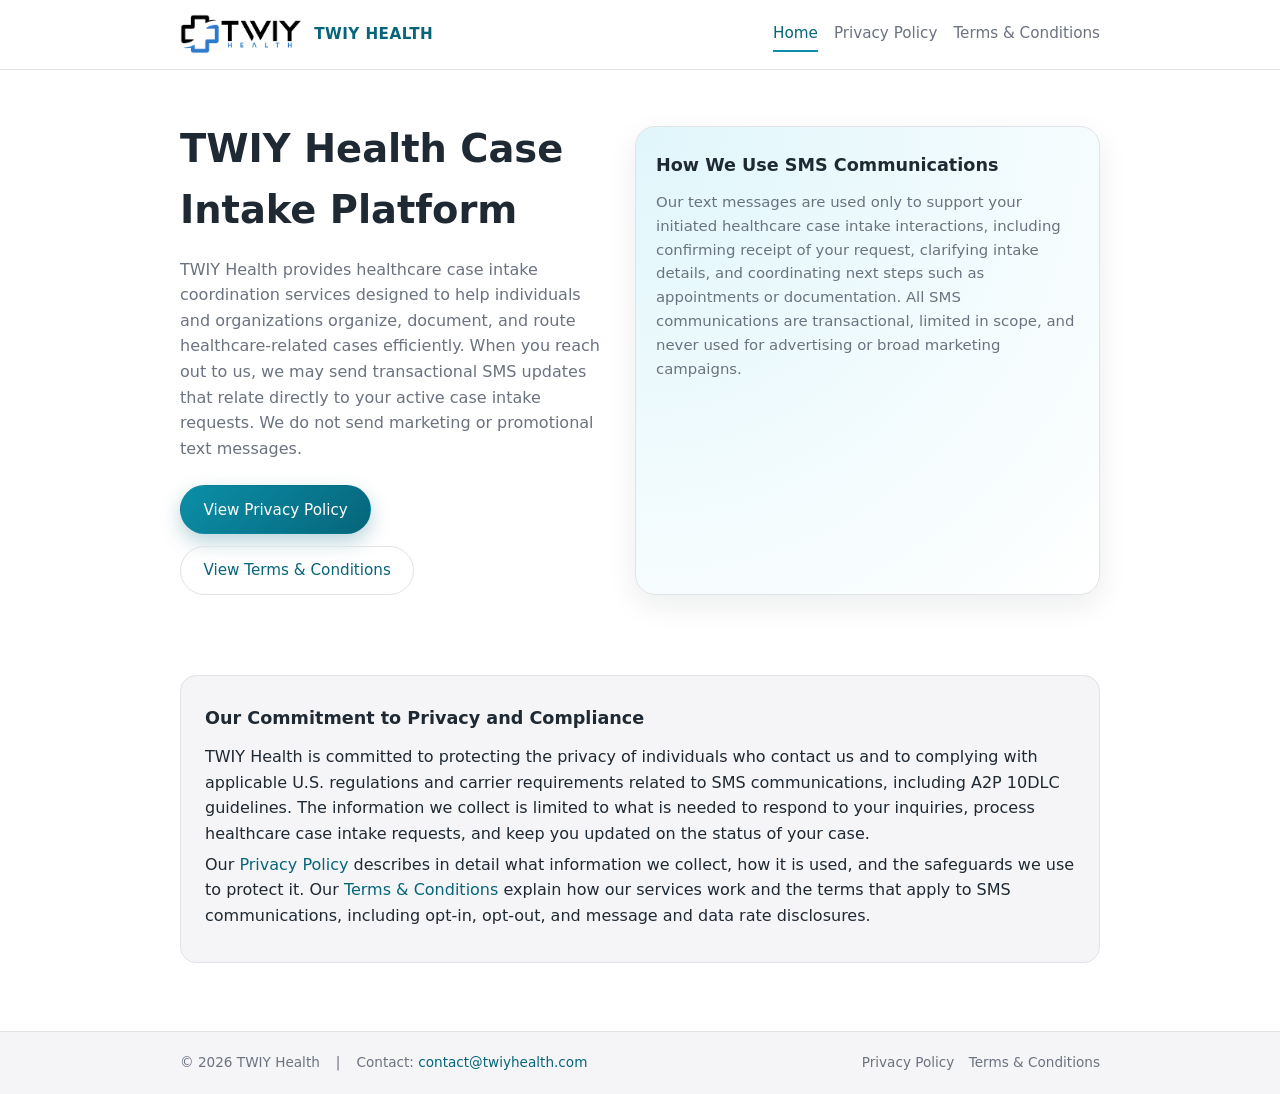
==== index.html @ be1fe994 "Initial commit - TWIY Health legal compliance pages Made-with: Cursor" ====
<!DOCTYPE html>
<html lang="en">
  <head>
    <meta charset="UTF-8" />
    <meta name="viewport" content="width=device-width, initial-scale=1" />
    <title>TWIY Health Case Intake Platform</title>
    <meta
      name="description"
      content="TWIY Health provides healthcare case intake coordination services with transactional SMS updates only. No marketing messaging."
    />
    <link rel="stylesheet" href="styles.css" />
  </head>
  <body>
    <div class="page">
      <header class="site-header">
        <div class="container">
          <div class="header-inner">
            <div class="logo-group">
              <img
                src="assets/TWIY HEALTH-fin-01 (2).png"
                alt="TWIY Health logo"
                class="logo"
              />
              <div class="brand-text">TWIY Health</div>
            </div>
            <nav class="nav-links" aria-label="Primary">
              <a href="index.html" aria-current="page">Home</a>
              <a href="privacy.html">Privacy Policy</a>
              <a href="terms.html">Terms &amp; Conditions</a>
            </nav>
          </div>
        </div>
      </header>

      <main>
        <section class="hero">
          <div class="container">
            <div class="hero-inner">
              <div class="hero-copy">
                <h1>TWIY Health Case Intake Platform</h1>
                <p>
                  TWIY Health provides healthcare case intake coordination services designed to help
                  individuals and organizations organize, document, and route healthcare-related
                  cases efficiently. When you reach out to us, we may send transactional SMS updates
                  that relate directly to your active case intake requests. We do not send marketing
                  or promotional text messages.
                </p>
                <div class="hero-actions">
                  <a class="btn btn-primary" href="privacy.html">View Privacy Policy</a>
                  <a class="btn btn-ghost" href="terms.html">View Terms &amp; Conditions</a>
                </div>
              </div>
              <aside class="hero-panel" aria-label="Summary of communications practices">
                <h2>How We Use SMS Communications</h2>
                <p>
                  Our text messages are used only to support your initiated healthcare case intake
                  interactions, including confirming receipt of your request, clarifying intake
                  details, and coordinating next steps such as appointments or documentation. All
                  SMS communications are transactional, limited in scope, and never used for
                  advertising or broad marketing campaigns.
                </p>
              </aside>
            </div>
          </div>
        </section>

        <section class="content">
          <div class="container">
            <div class="content-section">
              <h2>Our Commitment to Privacy and Compliance</h2>
              <p>
                TWIY Health is committed to protecting the privacy of individuals who contact us and
                to complying with applicable U.S. regulations and carrier requirements related to
                SMS communications, including A2P 10DLC guidelines. The information we collect is
                limited to what is needed to respond to your inquiries, process healthcare case
                intake requests, and keep you updated on the status of your case.
              </p>
              <p>
                Our
                <a href="privacy.html">Privacy Policy</a>
                describes in detail what information we collect, how it is used, and the safeguards
                we use to protect it. Our
                <a href="terms.html">Terms &amp; Conditions</a>
                explain how our services work and the terms that apply to SMS communications,
                including opt-in, opt-out, and message and data rate disclosures.
              </p>
            </div>
          </div>
        </section>
      </main>

      <footer class="site-footer">
        <div class="container">
          <div class="footer-inner">
            <div class="footer-meta">
              <span>© 2026 TWIY Health</span>
              <span>|</span>
              <span>Contact: <a href="mailto:contact@twiyhealth.com">contact@twiyhealth.com</a></span>
            </div>
            <nav class="footer-links" aria-label="Footer">
              <a href="privacy.html">Privacy Policy</a>
              <a href="terms.html">Terms &amp; Conditions</a>
            </nav>
          </div>
        </div>
      </footer>
    </div>
  </body>
</html>
---- styles.css ----
/* Base layout */
:root {
  --color-background: #ffffff;
  --color-surface: #f5f5f7;
  --color-border: #e2e2e7;
  --color-primary: #0b8fa8;
  --color-primary-dark: #06657a;
  --color-text: #1f2933;
  --color-muted: #6b7280;
}

*,
*::before,
*::after {
  box-sizing: border-box;
}

html {
  scroll-behavior: smooth;
}

body {
  margin: 0;
  min-height: 100vh;
  font-family: system-ui, -apple-system, BlinkMacSystemFont, "Segoe UI", sans-serif;
  color: var(--color-text);
  background-color: var(--color-background);
  line-height: 1.6;
}

img {
  max-width: 100%;
  height: auto;
  display: block;
}

a {
  color: var(--color-primary-dark);
  text-decoration: none;
}

a:hover,
a:focus-visible {
  text-decoration: underline;
}

.page {
  display: flex;
  min-height: 100vh;
  flex-direction: column;
}

.container {
  width: 100%;
  max-width: 960px;
  margin: 0 auto;
  padding: 0 1.25rem;
}

/* Header */
.site-header {
  border-bottom: 1px solid var(--color-border);
  background-color: var(--color-background);
}

.header-inner {
  display: flex;
  align-items: center;
  justify-content: space-between;
  padding: 0.9rem 0.5rem;
  gap: 1.5rem;
}

.logo-group {
  display: flex;
  align-items: center;
  gap: 0.75rem;
}

.logo {
  height: 40px;
  width: auto;
}

.brand-text {
  font-weight: 600;
  letter-spacing: 0.03em;
  font-size: 0.95rem;
  text-transform: uppercase;
  color: var(--color-primary-dark);
}

.nav-links {
  display: flex;
  align-items: center;
  gap: 1rem;
  font-size: 0.95rem;
}

.nav-links a {
  color: var(--color-muted);
  padding: 0.25rem 0;
  border-bottom: 2px solid transparent;
}

.nav-links a:hover,
.nav-links a:focus-visible,
.nav-links a[aria-current="page"] {
  color: var(--color-primary-dark);
  border-bottom-color: var(--color-primary);
  text-decoration: none;
}

/* Main content */
main {
  flex: 1;
}

.hero {
  padding: 3rem 0 2.5rem;
}

.hero-inner {
  display: flex;
  flex-direction: column;
  gap: 2rem;
}

.hero-copy h1 {
  margin: 0 0 1rem;
  font-size: clamp(1.9rem, 3vw, 2.4rem);
}

.hero-copy p {
  margin: 0 0 1.5rem;
  color: var(--color-muted);
  max-width: 40rem;
}

.hero-actions {
  display: flex;
  flex-wrap: wrap;
  gap: 0.75rem;
}

.btn {
  display: inline-flex;
  align-items: center;
  justify-content: center;
  padding: 0.7rem 1.4rem;
  border-radius: 999px;
  font-size: 0.95rem;
  font-weight: 500;
  border: 1px solid transparent;
  cursor: pointer;
  transition: background-color 0.15s ease, color 0.15s ease, border-color 0.15s ease,
    box-shadow 0.15s ease, transform 0.06s ease;
}

.btn-primary {
  background: linear-gradient(135deg, var(--color-primary), var(--color-primary-dark));
  color: #ffffff;
  box-shadow: 0 8px 20px rgba(6, 101, 122, 0.28);
}

.btn-primary:hover,
.btn-primary:focus-visible {
  background: linear-gradient(135deg, var(--color-primary-dark), var(--color-primary-dark));
  transform: translateY(-1px);
  text-decoration: none;
}

.btn-ghost {
  background-color: transparent;
  border-color: var(--color-border);
  color: var(--color-primary-dark);
}

.btn-ghost:hover,
.btn-ghost:focus-visible {
  background-color: var(--color-surface);
}

.hero-panel {
  background: radial-gradient(circle at top left, #e0f6fb, #ffffff);
  border-radius: 1.25rem;
  border: 1px solid var(--color-border);
  padding: 1.5rem 1.25rem;
  box-shadow: 0 10px 30px rgba(15, 23, 42, 0.08);
}

.hero-panel h2 {
  margin-top: 0;
  margin-bottom: 0.75rem;
  font-size: 1.1rem;
}

.hero-panel p {
  margin: 0;
  font-size: 0.93rem;
  color: var(--color-muted);
}

/* Content sections */
.content {
  padding: 2.5rem 0 3rem;
}

.content-header {
  margin-bottom: 1.5rem;
}

.content-header h1 {
  margin: 0 0 0.5rem;
  font-size: clamp(1.7rem, 2.4vw, 2rem);
}

.content-header p {
  margin: 0;
  color: var(--color-muted);
  max-width: 36rem;
}

.content-section {
  padding: 1.75rem 1.5rem;
  border-radius: 1rem;
  background-color: var(--color-surface);
  border: 1px solid var(--color-border);
  margin-bottom: 1.25rem;
}

.content-section h2 {
  margin-top: 0;
  margin-bottom: 0.75rem;
  font-size: 1.1rem;
}

.content-section p {
  margin: 0.35rem 0;
}

.content-section ul {
  margin: 0.4rem 0 0.2rem 1.25rem;
  padding: 0;
}

.content-section li {
  margin-bottom: 0.15rem;
}

.label {
  font-weight: 600;
}

.highlight-box {
  padding: 0.9rem 0.85rem;
  border-radius: 0.75rem;
  border: 1px dashed var(--color-primary-dark);
  background-color: #e9f7fa;
  font-size: 0.93rem;
}

/* Footer */
.site-footer {
  border-top: 1px solid var(--color-border);
  background-color: var(--color-surface);
  padding: 1.25rem 0;
  font-size: 0.85rem;
  color: var(--color-muted);
}

.footer-inner {
  display: flex;
  flex-direction: column;
  gap: 0.75rem;
}

.footer-meta {
  display: flex;
  flex-wrap: wrap;
  gap: 0.5rem 1rem;
  align-items: center;
}

.footer-links {
  display: flex;
  flex-wrap: wrap;
  gap: 0.9rem;
}

.footer-links a {
  color: var(--color-muted);
}

.footer-links a:hover,
.footer-links a:focus-visible {
  color: var(--color-primary-dark);
  text-decoration: none;
}

/* Responsive */
@media (min-width: 768px) {
  .header-inner {
    padding-inline: 0;
  }

  .hero-inner {
    flex-direction: row;
    align-items: stretch;
  }

  .hero-copy,
  .hero-panel {
    flex: 1;
  }

  .hero-panel {
    margin-top: 0.5rem;
  }

  .footer-inner {
    flex-direction: row;
    align-items: center;
    justify-content: space-between;
  }
}
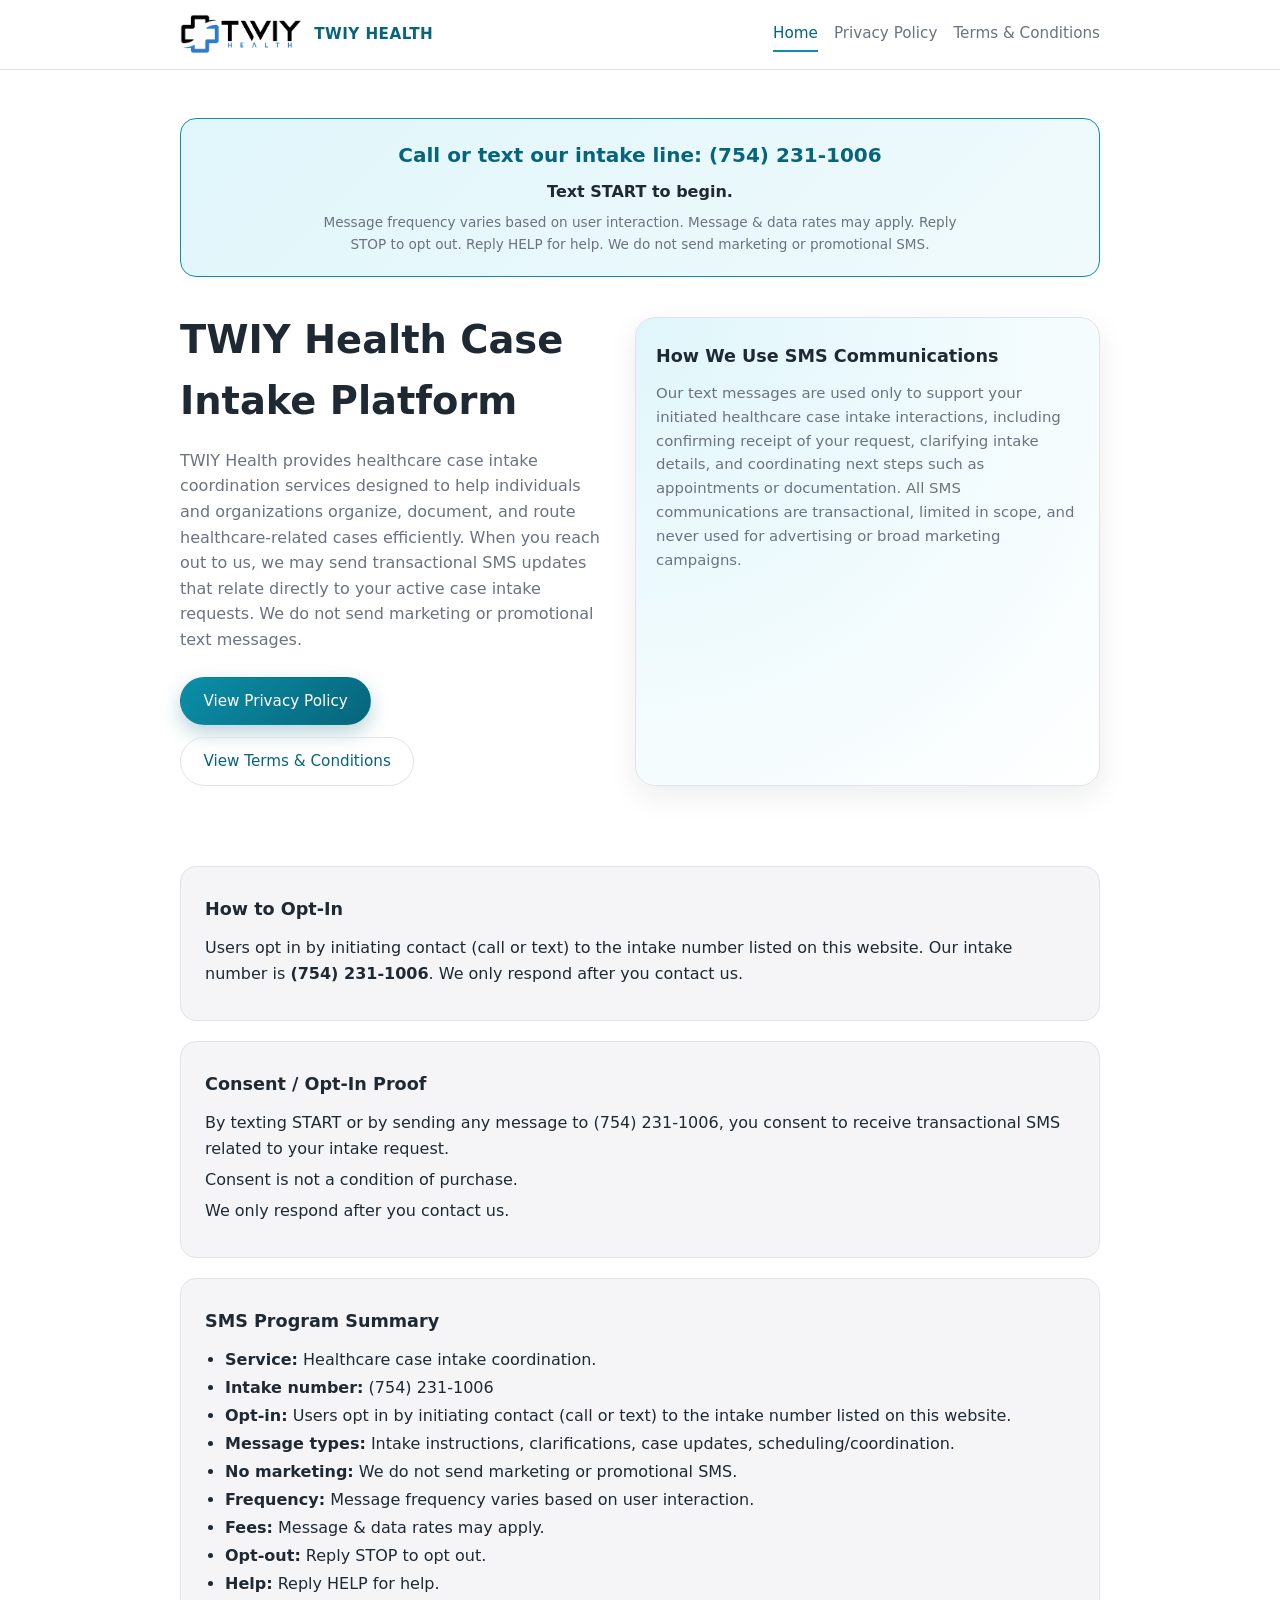
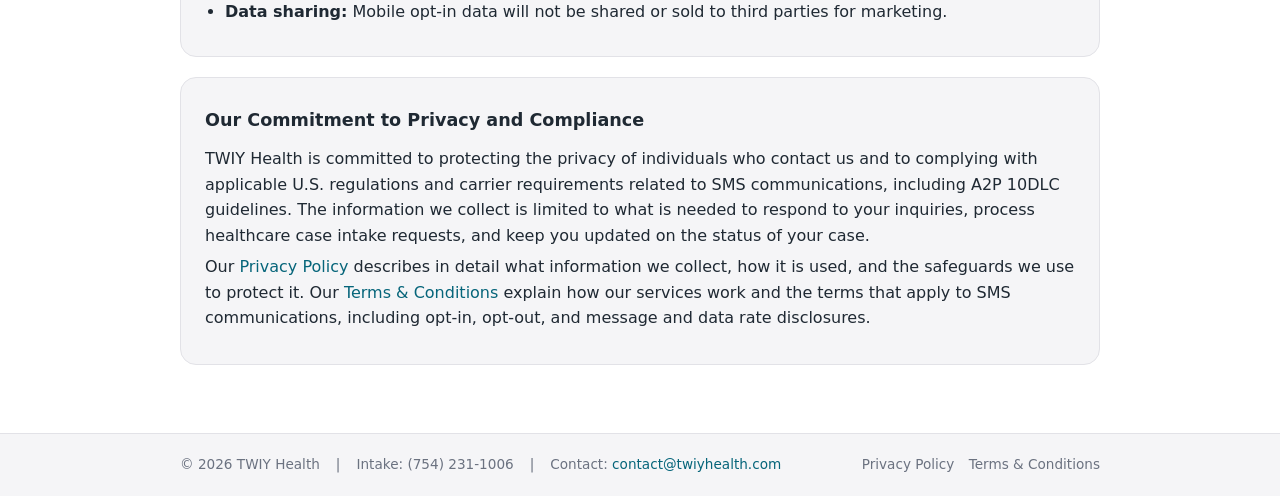
==== commit 30a756d1: "Update policies for A2P compliance Made-with: Cursor" ====
--- a/index.html
+++ b/index.html
@@ -35,6 +35,13 @@
       <main>
         <section class="hero">
           <div class="container">
+            <div class="intake-banner" aria-label="SMS opt-in and intake contact">
+              <h2>Call or text our intake line: (754) 231-1006</h2>
+              <p class="intake-cta">Text START to begin.</p>
+              <p class="intake-disclosures">
+                Message frequency varies based on user interaction. Message &amp; data rates may apply. Reply STOP to opt out. Reply HELP for help. We do not send marketing or promotional SMS.
+              </p>
+            </div>
             <div class="hero-inner">
               <div class="hero-copy">
                 <h1>TWIY Health Case Intake Platform</h1>
@@ -66,6 +73,39 @@
 
         <section class="content">
           <div class="container">
+            <div class="content-section" id="how-to-opt-in">
+              <h2>How to Opt-In</h2>
+              <p>
+                Users opt in by initiating contact (call or text) to the intake number listed on this website.
+                Our intake number is <strong>(754) 231-1006</strong>. We only respond after you contact us.
+              </p>
+            </div>
+
+            <div class="content-section consent-proof" id="consent-proof">
+              <h2>Consent / Opt-In Proof</h2>
+              <p>
+                By texting START or by sending any message to (754) 231-1006, you consent to receive transactional SMS related to your intake request.
+              </p>
+              <p>Consent is not a condition of purchase.</p>
+              <p>We only respond after you contact us.</p>
+            </div>
+
+            <div class="content-section" id="sms-program-summary">
+              <h2>SMS Program Summary</h2>
+              <ul>
+                <li><strong>Service:</strong> Healthcare case intake coordination.</li>
+                <li><strong>Intake number:</strong> (754) 231-1006</li>
+                <li><strong>Opt-in:</strong> Users opt in by initiating contact (call or text) to the intake number listed on this website.</li>
+                <li><strong>Message types:</strong> Intake instructions, clarifications, case updates, scheduling/coordination.</li>
+                <li><strong>No marketing:</strong> We do not send marketing or promotional SMS.</li>
+                <li><strong>Frequency:</strong> Message frequency varies based on user interaction.</li>
+                <li><strong>Fees:</strong> Message &amp; data rates may apply.</li>
+                <li><strong>Opt-out:</strong> Reply STOP to opt out.</li>
+                <li><strong>Help:</strong> Reply HELP for help.</li>
+                <li><strong>Data sharing:</strong> Mobile opt-in data will not be shared or sold to third parties for marketing.</li>
+              </ul>
+            </div>
+
             <div class="content-section">
               <h2>Our Commitment to Privacy and Compliance</h2>
               <p>
@@ -95,6 +135,8 @@
             <div class="footer-meta">
               <span>© 2026 TWIY Health</span>
               <span>|</span>
+              <span>Intake: (754) 231-1006</span>
+              <span>|</span>
               <span>Contact: <a href="mailto:contact@twiyhealth.com">contact@twiyhealth.com</a></span>
             </div>
             <nav class="footer-links" aria-label="Footer">
@@ -107,4 +149,3 @@
     </div>
   </body>
 </html>
-
--- a/styles.css
+++ b/styles.css
@@ -195,6 +195,41 @@
   font-size: 1.1rem;
 }
 
+/* Intake banner */
+.intake-banner {
+  background: linear-gradient(135deg, #e0f6fb, #f0fafc);
+  border: 1px solid var(--color-primary);
+  border-radius: 1rem;
+  padding: 1.25rem 1.5rem;
+  margin-bottom: 2rem;
+  text-align: center;
+}
+
+.intake-banner h2 {
+  margin: 0 0 0.5rem;
+  font-size: 1.25rem;
+  color: var(--color-primary-dark);
+}
+
+.intake-cta {
+  margin: 0 0 0.5rem;
+  font-weight: 600;
+  font-size: 1rem;
+}
+
+.intake-disclosures {
+  margin: 0;
+  font-size: 0.85rem;
+  color: var(--color-muted);
+  max-width: 42rem;
+  margin-left: auto;
+  margin-right: auto;
+}
+
+.consent-proof {
+  border-left: 4px solid var(--color-primary);
+}
+
 .hero-panel p {
   margin: 0;
   font-size: 0.93rem;
@@ -219,6 +254,11 @@
   margin: 0;
   color: var(--color-muted);
   max-width: 36rem;
+}
+
+.last-updated {
+  font-size: 0.9rem;
+  margin-bottom: 0.5rem !important;
 }
 
 .content-section {
